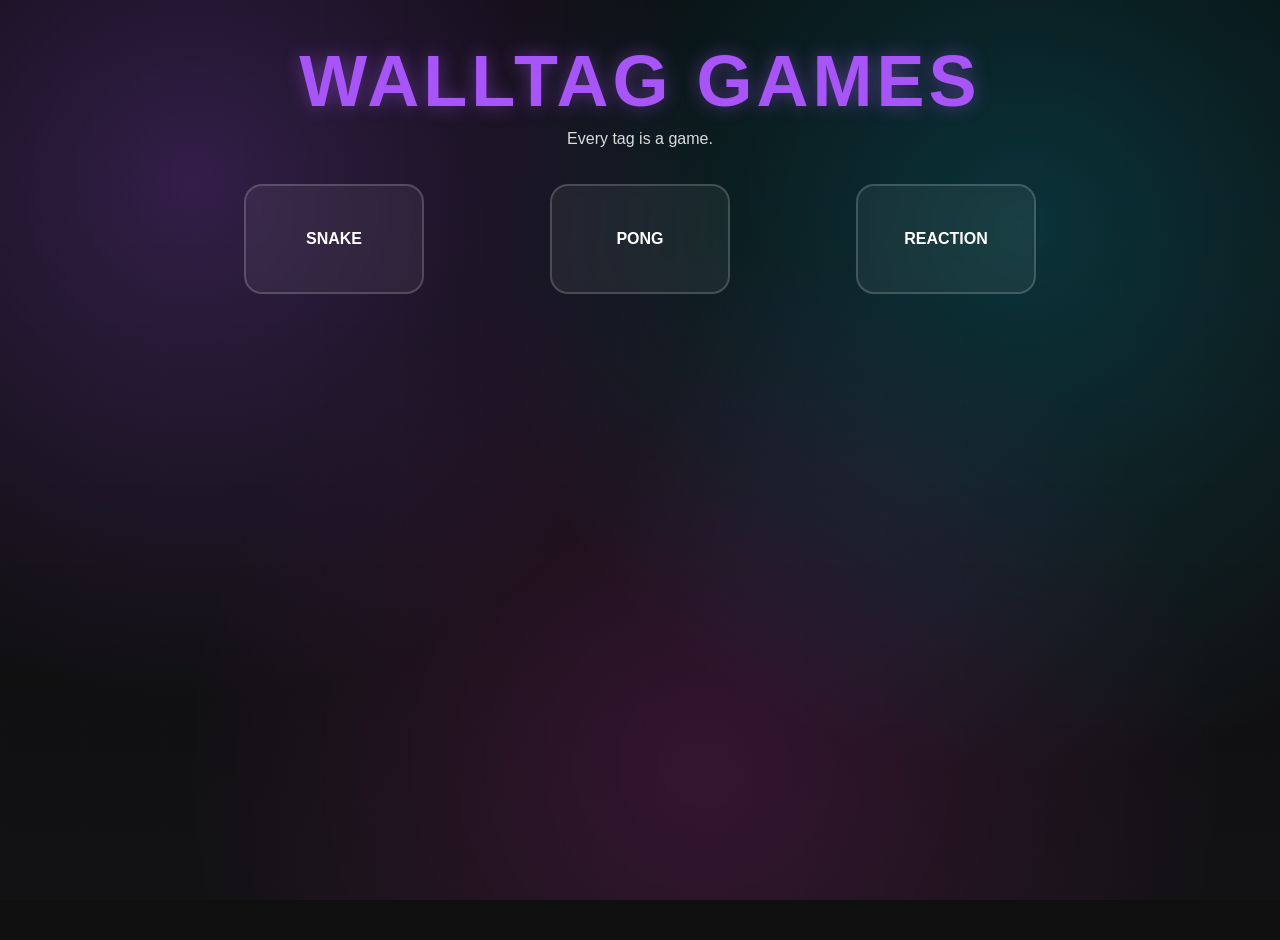
==== index.html @ f0e504c3 "Add files via upload" ====
<!DOCTYPE html>
<html>
<head>
  <meta charset="utf-8">
  <title>WallTag Games</title>
  <link rel="stylesheet" href="style.css">
</head>
<body>

  <h1>WALLTAG GAMES</h1>
  <p class="subtitle">Every tag is a game.</p>

  <div class="wall">
    <a class="tag" href="games/snake/snake.html">Snake</a>
    <a class="tag" href="games/pong/pong.html">Pong</a>
    <a class="tag" href="games/reaction/reaction.html">Reaction</a>
  </div>

  <script src="script.js"></script>
</body>
</html>
---- style.css ----
*{ box-sizing:border-box; }

body{
  margin:0;
  min-height:100vh;
  color:white;
  font-family: Arial, sans-serif;
  text-align:center;
  background:#0f0f0f;
}

body::before{
  content:"";
  position:fixed;
  inset:0;
  background:
    radial-gradient(circle at 15% 20%, rgba(168,85,247,.25), transparent 40%),
    radial-gradient(circle at 80% 25%, rgba(0,229,255,.18), transparent 45%),
    radial-gradient(circle at 55% 85%, rgba(255,43,214,.15), transparent 50%),
    linear-gradient(180deg, #0a0a0b, #121214);
  z-index:-2;
}

body::after{
  content:"";
  position:fixed;
  inset:0;
  opacity:.22;
  background-image:
    linear-gradient(90deg, rgba(255,255,255,.05) 1px, transparent 1px),
    linear-gradient(rgba(255,255,255,.05) 1px, transparent 1px);
  background-size: 80px 80px;
  z-index:-1;
}

h1{
  margin:40px 0 8px;
  font-size:72px;
  letter-spacing:4px;
  color:#a855f7;
  text-shadow: 0 0 18px rgba(168,85,247,.45);
}

.subtitle{
  margin:0 0 36px;
  opacity:.85;
}

.wall{
  max-width:900px;
  margin: 0 auto;
  display:grid;
  grid-template-columns: repeat(3, minmax(0, 1fr));
  gap:18px;
  justify-items:center;
}

.tag{
  width:180px;
  height:110px;
  display:grid;
  place-items:center;
  text-decoration:none;
  color:white;
  font-weight:800;
  text-transform:uppercase;
  border-radius:18px;
  border:2px solid rgba(255,255,255,.18);
  background: rgba(255,255,255,.06);
  backdrop-filter: blur(6px);
  position:relative;
  transition: transform .12s ease, border-color .12s ease, box-shadow .12s ease;
}

.tag::before{
  content:"";
  position:absolute;
  inset:-6px;
  border-radius:22px;
  opacity:.22;
  filter: blur(10px);
  z-index:-1;
}

.tag:hover{
  transform: translateY(-3px) scale(1.03);
  border-color: rgba(255,255,255,.35);
  box-shadow: 0 10px 30px rgba(0,0,0,.35);
}

.tag-snake::before{ background: rgba(168,85,247,.9); }
.tag-pong::before{ background: rgba(0,229,255,.85); }
.tag-reaction::before{ background: rgba(255,43,214,.8); }

@media (max-width: 700px){
  h1{ font-size:48px; }
  .wall{ grid-template-columns: 1fr; }
  .tag{ width:min(320px, 90vw); }
}
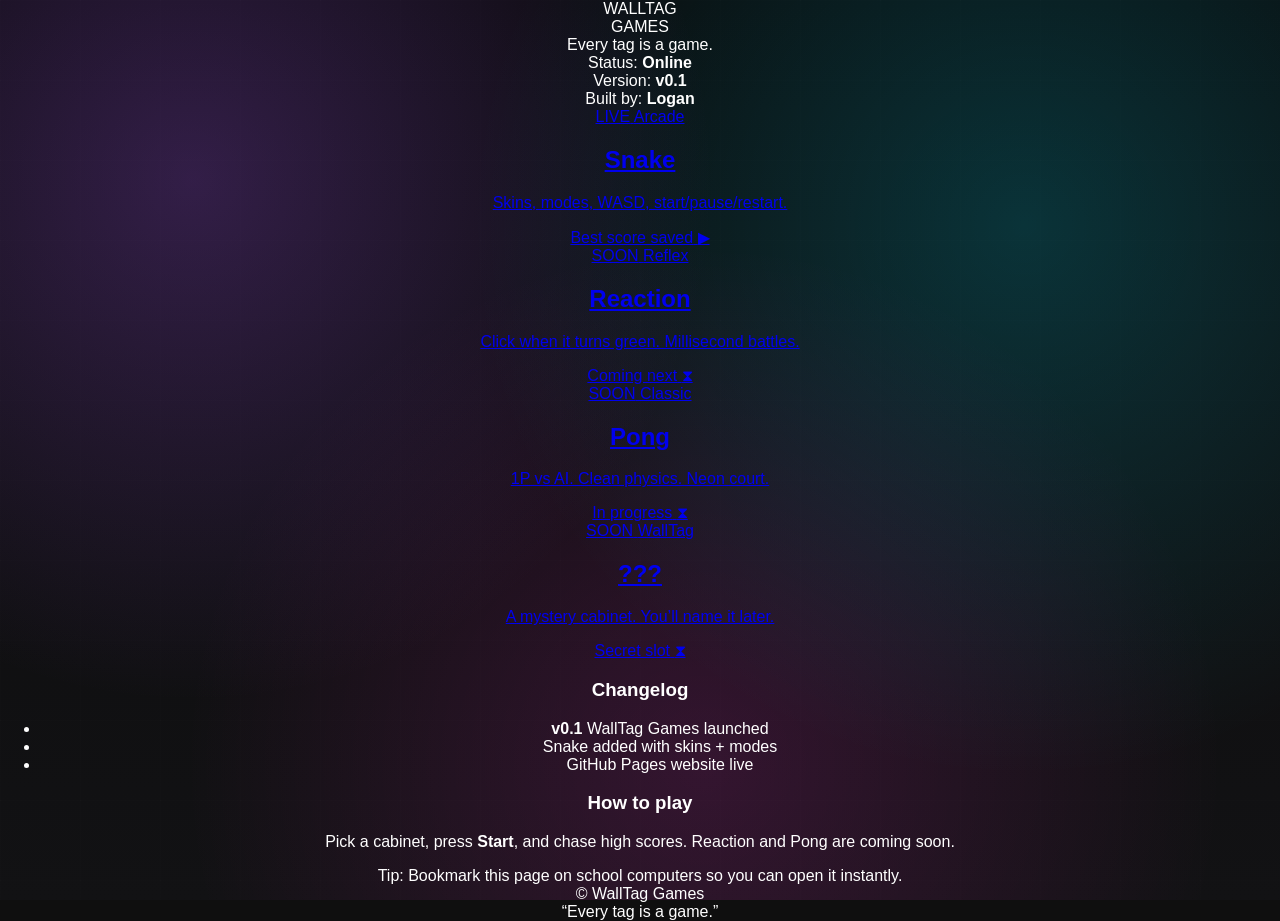
==== commit d431736c: "Update index.html" ====
--- a/index.html
+++ b/index.html
@@ -1,21 +1,112 @@
 <!DOCTYPE html>
-<html>
+<html lang="en">
 <head>
-  <meta charset="utf-8">
+  <meta charset="utf-8" />
+  <meta name="viewport" content="width=device-width,initial-scale=1" />
   <title>WallTag Games</title>
-  <link rel="stylesheet" href="style.css">
+  <link rel="stylesheet" href="style.css" />
 </head>
+
 <body>
+  <header class="top">
+    <div class="brand">
+      <div class="spray">WALLTAG</div>
+      <div class="spray glow">GAMES</div>
+      <div class="tagline">Every tag is a game.</div>
+    </div>
 
-  <h1>WALLTAG GAMES</h1>
-  <p class="subtitle">Every tag is a game.</p>
+    <div class="statusPanel">
+      <div class="chip">Status: <b>Online</b></div>
+      <div class="chip">Version: <b>v0.1</b></div>
+      <div class="chip">Built by: <b>Logan</b></div>
+    </div>
+  </header>
 
-  <div class="wall">
-    <a class="tag" href="games/snake/snake.html">Snake</a>
-    <a class="tag" href="games/pong/pong.html">Pong</a>
-    <a class="tag" href="games/reaction/reaction.html">Reaction</a>
-  </div>
+  <main class="main">
+    <section class="grid">
+      <!-- PLAYABLE -->
+      <a class="card playable" href="games/snake/snake.html">
+        <div class="cardTop">
+          <span class="badge live">LIVE</span>
+          <span class="badge mode">Arcade</span>
+        </div>
+        <h2>Snake</h2>
+        <p>Skins, modes, WASD, start/pause/restart.</p>
+        <div class="cardBottom">
+          <span class="pill">Best score saved</span>
+          <span class="arrow">▶</span>
+        </div>
+      </a>
+
+      <!-- COMING SOON -->
+      <a class="card soon" href="#" aria-disabled="true">
+        <div class="cardTop">
+          <span class="badge soonBadge">SOON</span>
+          <span class="badge mode">Reflex</span>
+        </div>
+        <h2>Reaction</h2>
+        <p>Click when it turns green. Millisecond battles.</p>
+        <div class="cardBottom">
+          <span class="pill">Coming next</span>
+          <span class="arrow">⧗</span>
+        </div>
+      </a>
+
+      <a class="card soon" href="#" aria-disabled="true">
+        <div class="cardTop">
+          <span class="badge soonBadge">SOON</span>
+          <span class="badge mode">Classic</span>
+        </div>
+        <h2>Pong</h2>
+        <p>1P vs AI. Clean physics. Neon court.</p>
+        <div class="cardBottom">
+          <span class="pill">In progress</span>
+          <span class="arrow">⧗</span>
+        </div>
+      </a>
+
+      <a class="card soon" href="#" aria-disabled="true">
+        <div class="cardTop">
+          <span class="badge soonBadge">SOON</span>
+          <span class="badge mode">WallTag</span>
+        </div>
+        <h2>???</h2>
+        <p>A mystery cabinet. You’ll name it later.</p>
+        <div class="cardBottom">
+          <span class="pill">Secret slot</span>
+          <span class="arrow">⧗</span>
+        </div>
+      </a>
+    </section>
+
+    <section class="lower">
+      <div class="panel">
+        <h3>Changelog</h3>
+        <ul>
+          <li><b>v0.1</b> WallTag Games launched</li>
+          <li>Snake added with skins + modes</li>
+          <li>GitHub Pages website live</li>
+        </ul>
+      </div>
+
+      <div class="panel">
+        <h3>How to play</h3>
+        <p>
+          Pick a cabinet, press <b>Start</b>, and chase high scores.
+          Reaction and Pong are coming soon.
+        </p>
+        <div class="tiny">
+          Tip: Bookmark this page on school computers so you can open it instantly.
+        </div>
+      </div>
+    </section>
+  </main>
+
+  <footer class="footer">
+    <div>© WallTag Games</div>
+    <div class="muted">“Every tag is a game.”</div>
+  </footer>
 
   <script src="script.js"></script>
 </body>
-</html>+</html>
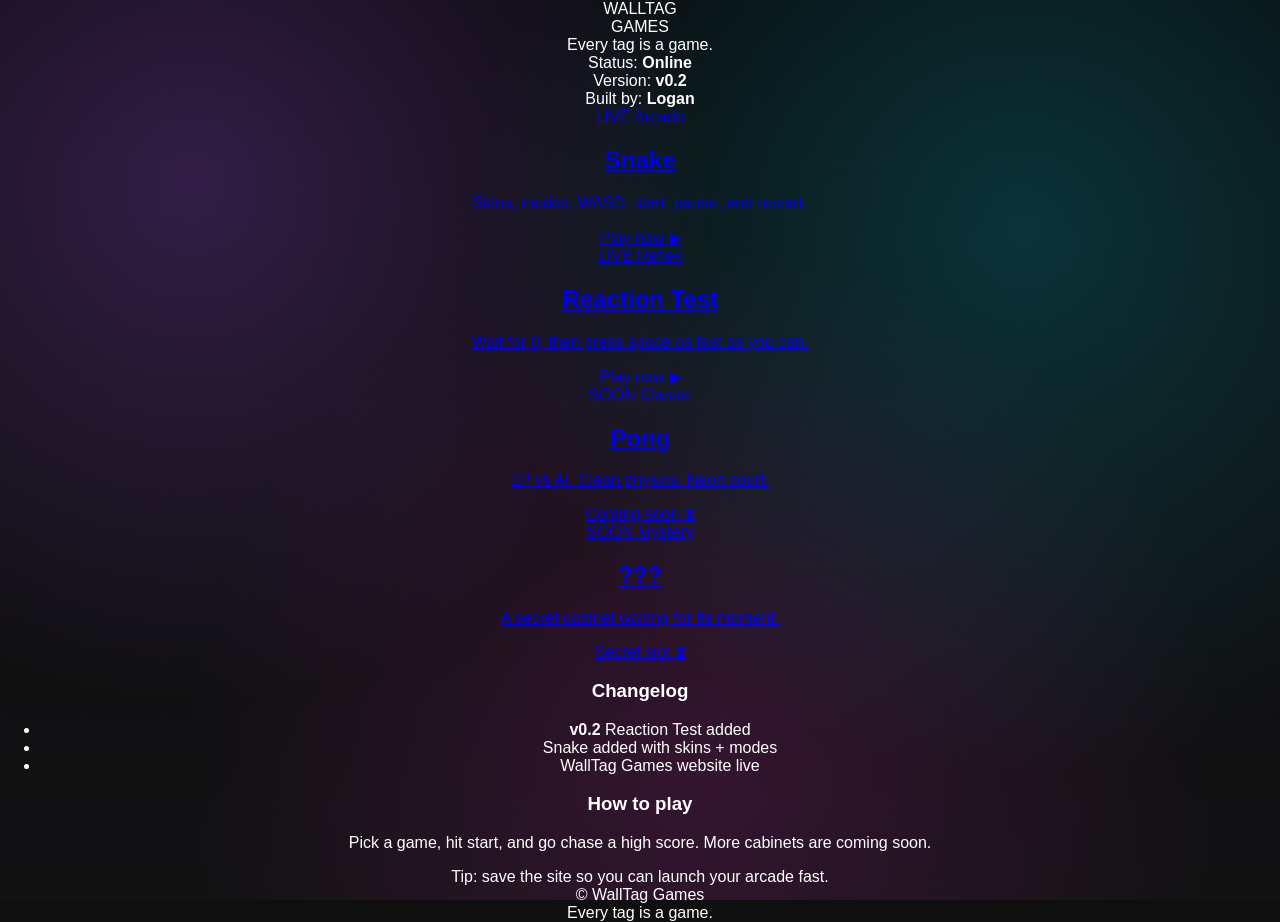
==== commit 3c76821a: "Update index.html" ====
--- a/index.html
+++ b/index.html
@@ -2,7 +2,7 @@
 <html lang="en">
 <head>
   <meta charset="utf-8" />
-  <meta name="viewport" content="width=device-width,initial-scale=1" />
+  <meta name="viewport" content="width=device-width, initial-scale=1" />
   <title>WallTag Games</title>
   <link rel="stylesheet" href="style.css" />
 </head>
@@ -17,38 +17,36 @@
 
     <div class="statusPanel">
       <div class="chip">Status: <b>Online</b></div>
-      <div class="chip">Version: <b>v0.1</b></div>
+      <div class="chip">Version: <b>v0.2</b></div>
       <div class="chip">Built by: <b>Logan</b></div>
     </div>
   </header>
 
   <main class="main">
     <section class="grid">
-      <!-- PLAYABLE -->
       <a class="card playable" href="games/snake/snake.html">
         <div class="cardTop">
           <span class="badge live">LIVE</span>
           <span class="badge mode">Arcade</span>
         </div>
         <h2>Snake</h2>
-        <p>Skins, modes, WASD, start/pause/restart.</p>
+        <p>Skins, modes, WASD, start, pause, and restart.</p>
         <div class="cardBottom">
-          <span class="pill">Best score saved</span>
+          <span class="pill">Play now</span>
           <span class="arrow">▶</span>
         </div>
       </a>
 
-      <!-- COMING SOON -->
-      <a class="card soon" href="#" aria-disabled="true">
+      <a class="card playable" href="reaction-test/index.html">
         <div class="cardTop">
-          <span class="badge soonBadge">SOON</span>
+          <span class="badge live">LIVE</span>
           <span class="badge mode">Reflex</span>
         </div>
-        <h2>Reaction</h2>
-        <p>Click when it turns green. Millisecond battles.</p>
+        <h2>Reaction Test</h2>
+        <p>Wait for 0, then press space as fast as you can.</p>
         <div class="cardBottom">
-          <span class="pill">Coming next</span>
-          <span class="arrow">⧗</span>
+          <span class="pill">Play now</span>
+          <span class="arrow">▶</span>
         </div>
       </a>
 
@@ -60,7 +58,7 @@
         <h2>Pong</h2>
         <p>1P vs AI. Clean physics. Neon court.</p>
         <div class="cardBottom">
-          <span class="pill">In progress</span>
+          <span class="pill">Coming soon</span>
           <span class="arrow">⧗</span>
         </div>
       </a>
@@ -68,10 +66,10 @@
       <a class="card soon" href="#" aria-disabled="true">
         <div class="cardTop">
           <span class="badge soonBadge">SOON</span>
-          <span class="badge mode">WallTag</span>
+          <span class="badge mode">Mystery</span>
         </div>
         <h2>???</h2>
-        <p>A mystery cabinet. You’ll name it later.</p>
+        <p>A secret cabinet waiting for its moment.</p>
         <div class="cardBottom">
           <span class="pill">Secret slot</span>
           <span class="arrow">⧗</span>
@@ -83,20 +81,20 @@
       <div class="panel">
         <h3>Changelog</h3>
         <ul>
-          <li><b>v0.1</b> WallTag Games launched</li>
+          <li><b>v0.2</b> Reaction Test added</li>
           <li>Snake added with skins + modes</li>
-          <li>GitHub Pages website live</li>
+          <li>WallTag Games website live</li>
         </ul>
       </div>
 
       <div class="panel">
         <h3>How to play</h3>
         <p>
-          Pick a cabinet, press <b>Start</b>, and chase high scores.
-          Reaction and Pong are coming soon.
+          Pick a game, hit start, and go chase a high score.
+          More cabinets are coming soon.
         </p>
         <div class="tiny">
-          Tip: Bookmark this page on school computers so you can open it instantly.
+          Tip: save the site so you can launch your arcade fast.
         </div>
       </div>
     </section>
@@ -104,7 +102,7 @@
 
   <footer class="footer">
     <div>© WallTag Games</div>
-    <div class="muted">“Every tag is a game.”</div>
+    <div class="muted">Every tag is a game.</div>
   </footer>
 
   <script src="script.js"></script>
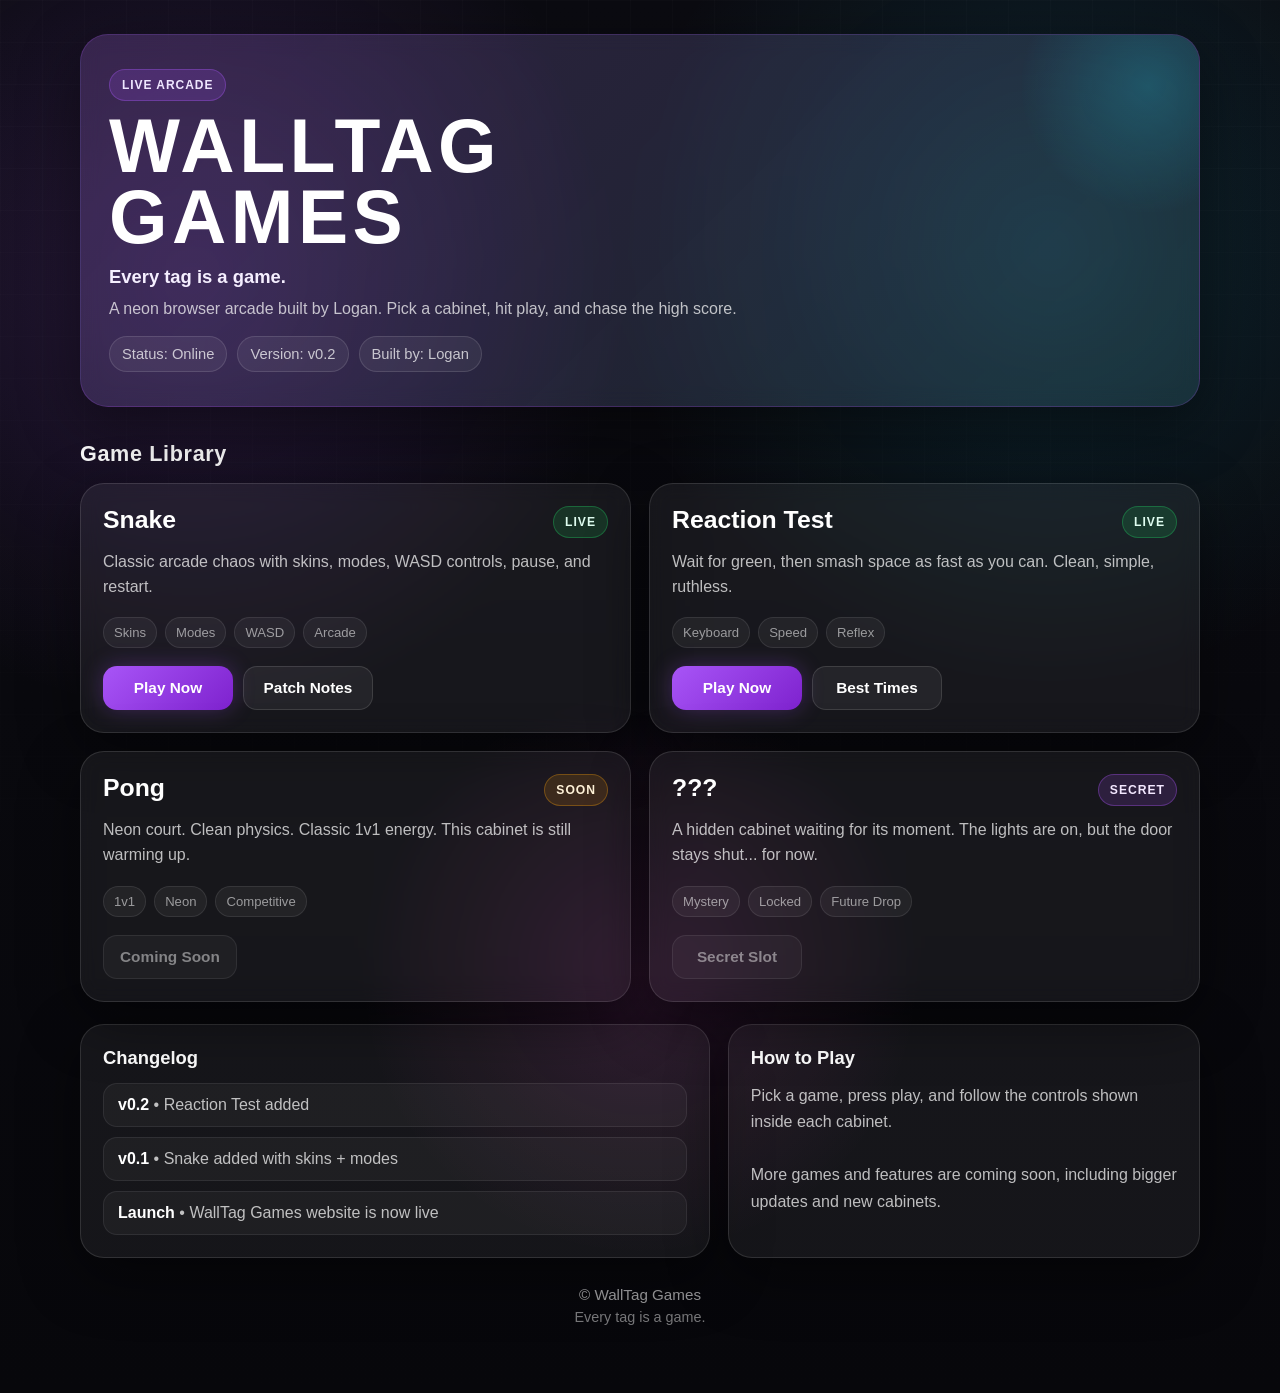
==== commit 1820408c: "Update index.html" ====
--- a/index.html
+++ b/index.html
@@ -2,109 +2,510 @@
 <html lang="en">
 <head>
   <meta charset="utf-8" />
-  <meta name="viewport" content="width=device-width, initial-scale=1" />
+  <meta name="viewport" content="width=device-width,initial-scale=1" />
   <title>WallTag Games</title>
-  <link rel="stylesheet" href="style.css" />
+
+  <style>
+    :root{
+      --bg:#07070b;
+      --panel:rgba(255,255,255,.06);
+      --panel-strong:rgba(255,255,255,.09);
+      --border:rgba(255,255,255,.12);
+      --text:#ffffff;
+      --muted:rgba(255,255,255,.72);
+      --soft:rgba(255,255,255,.55);
+
+      --purple:#a855f7;
+      --purple-dark:#7e22ce;
+      --cyan:#22d3ee;
+      --pink:#ff4fd8;
+      --green:#22c55e;
+      --amber:#f59e0b;
+      --shadow:0 18px 60px rgba(0,0,0,.45);
+    }
+
+    *{
+      box-sizing:border-box;
+    }
+
+    html,body{
+      margin:0;
+      min-height:100%;
+      font-family:Arial, Helvetica, sans-serif;
+      color:var(--text);
+      background:
+        radial-gradient(circle at 15% 20%, rgba(168,85,247,.18), transparent 28%),
+        radial-gradient(circle at 50% 70%, rgba(255,79,216,.12), transparent 24%),
+        radial-gradient(circle at 82% 18%, rgba(34,211,238,.14), transparent 28%),
+        linear-gradient(180deg, #0b0b11 0%, #07070b 100%);
+      overflow-x:hidden;
+    }
+
+    body::before{
+      content:"";
+      position:fixed;
+      inset:0;
+      pointer-events:none;
+      background:
+        linear-gradient(rgba(255,255,255,.025) 1px, transparent 1px),
+        linear-gradient(90deg, rgba(255,255,255,.025) 1px, transparent 1px);
+      background-size:42px 42px;
+      mask-image:linear-gradient(to bottom, rgba(0,0,0,.7), rgba(0,0,0,.2));
+    }
+
+    a{
+      color:inherit;
+      text-decoration:none;
+    }
+
+    .wrap{
+      width:min(1120px, calc(100% - 32px));
+      margin:0 auto;
+      padding:34px 0 48px;
+    }
+
+    .hero{
+      position:relative;
+      overflow:hidden;
+      padding:34px 28px;
+      border:1px solid rgba(168,85,247,.22);
+      border-radius:28px;
+      background:
+        linear-gradient(135deg, rgba(168,85,247,.16), rgba(34,211,238,.08)),
+        rgba(255,255,255,.05);
+      box-shadow:var(--shadow);
+      backdrop-filter:blur(10px);
+    }
+
+    .hero::after{
+      content:"";
+      position:absolute;
+      width:260px;
+      height:260px;
+      right:-80px;
+      top:-80px;
+      border-radius:50%;
+      background:radial-gradient(circle, rgba(34,211,238,.22), transparent 70%);
+      pointer-events:none;
+    }
+
+    .eyebrow{
+      display:inline-block;
+      margin-bottom:10px;
+      padding:8px 12px;
+      border-radius:999px;
+      font-size:12px;
+      font-weight:700;
+      letter-spacing:.08em;
+      text-transform:uppercase;
+      color:#efe7ff;
+      background:rgba(168,85,247,.18);
+      border:1px solid rgba(168,85,247,.34);
+    }
+
+    h1{
+      margin:0;
+      font-size:clamp(2.3rem, 6vw, 4.7rem);
+      line-height:.95;
+      letter-spacing:.06em;
+    }
+
+    .hero p{
+      margin:12px 0 0;
+      max-width:700px;
+    }
+
+    .tagline{
+      font-size:1.15rem;
+      color:#f5efff;
+      font-weight:700;
+    }
+
+    .sub{
+      color:var(--muted);
+      font-size:1rem;
+    }
+
+    .hero-meta{
+      display:flex;
+      flex-wrap:wrap;
+      gap:10px;
+      margin-top:18px;
+    }
+
+    .meta-pill{
+      padding:9px 12px;
+      border-radius:999px;
+      font-size:.92rem;
+      color:var(--muted);
+      background:rgba(255,255,255,.06);
+      border:1px solid var(--border);
+    }
+
+    .section-title{
+      margin:34px 0 16px;
+      font-size:1.35rem;
+      letter-spacing:.03em;
+    }
+
+    .games-grid{
+      display:grid;
+      grid-template-columns:repeat(2, minmax(0, 1fr));
+      gap:18px;
+    }
+
+    .card{
+      position:relative;
+      padding:22px;
+      border-radius:24px;
+      background:var(--panel);
+      border:1px solid var(--border);
+      box-shadow:var(--shadow);
+      backdrop-filter:blur(10px);
+      transition:transform .18s ease, border-color .18s ease, background .18s ease;
+    }
+
+    .card:hover{
+      transform:translateY(-3px);
+      border-color:rgba(168,85,247,.38);
+      background:var(--panel-strong);
+    }
+
+    .card-top{
+      display:flex;
+      align-items:flex-start;
+      justify-content:space-between;
+      gap:12px;
+      margin-bottom:12px;
+    }
+
+    .game-title{
+      margin:0;
+      font-size:1.55rem;
+    }
+
+    .game-desc{
+      margin:0 0 18px;
+      color:var(--muted);
+      line-height:1.55;
+      min-height:48px;
+    }
+
+    .status{
+      flex-shrink:0;
+      padding:8px 11px;
+      border-radius:999px;
+      font-size:.76rem;
+      font-weight:800;
+      letter-spacing:.08em;
+      text-transform:uppercase;
+      border:1px solid transparent;
+    }
+
+    .live{
+      color:#dffdf0;
+      background:rgba(34,197,94,.16);
+      border-color:rgba(34,197,94,.35);
+    }
+
+    .soon{
+      color:#fff2d8;
+      background:rgba(245,158,11,.14);
+      border-color:rgba(245,158,11,.32);
+    }
+
+    .mystery{
+      color:#f3e8ff;
+      background:rgba(168,85,247,.16);
+      border-color:rgba(168,85,247,.35);
+    }
+
+    .game-tags{
+      display:flex;
+      flex-wrap:wrap;
+      gap:8px;
+      margin-bottom:18px;
+    }
+
+    .tag{
+      padding:7px 10px;
+      border-radius:999px;
+      font-size:.82rem;
+      color:var(--soft);
+      background:rgba(255,255,255,.05);
+      border:1px solid rgba(255,255,255,.09);
+    }
+
+    .card-actions{
+      display:flex;
+      gap:10px;
+      flex-wrap:wrap;
+    }
+
+    .btn{
+      display:inline-flex;
+      align-items:center;
+      justify-content:center;
+      min-width:130px;
+      padding:12px 16px;
+      border-radius:14px;
+      font-weight:800;
+      font-size:.96rem;
+      transition:transform .15s ease, opacity .15s ease, background .15s ease;
+    }
+
+    .btn:hover{
+      transform:translateY(-1px);
+    }
+
+    .btn-primary{
+      background:linear-gradient(135deg, var(--purple), var(--purple-dark));
+      color:white;
+      box-shadow:0 0 22px rgba(168,85,247,.28);
+    }
+
+    .btn-secondary{
+      background:rgba(255,255,255,.06);
+      border:1px solid var(--border);
+      color:var(--text);
+    }
+
+    .btn-disabled{
+      background:rgba(255,255,255,.04);
+      border:1px solid rgba(255,255,255,.08);
+      color:rgba(255,255,255,.45);
+      cursor:not-allowed;
+      pointer-events:none;
+    }
+
+    .info-grid{
+      display:grid;
+      grid-template-columns:1.2fr .9fr;
+      gap:18px;
+      margin-top:22px;
+    }
+
+    .panel{
+      padding:22px;
+      border-radius:24px;
+      background:var(--panel);
+      border:1px solid var(--border);
+      box-shadow:var(--shadow);
+    }
+
+    .panel h3{
+      margin:0 0 14px;
+      font-size:1.15rem;
+    }
+
+    .changelog{
+      display:grid;
+      gap:10px;
+    }
+
+    .log-item{
+      padding:12px 14px;
+      border-radius:14px;
+      background:rgba(255,255,255,.04);
+      border:1px solid rgba(255,255,255,.08);
+      color:var(--muted);
+    }
+
+    .log-item strong{
+      color:var(--text);
+    }
+
+    .howto{
+      color:var(--muted);
+      line-height:1.65;
+    }
+
+    footer{
+      margin-top:28px;
+      text-align:center;
+      color:var(--soft);
+      font-size:.95rem;
+      padding-bottom:20px;
+    }
+
+    .footer-line{
+      margin-top:6px;
+      font-size:.9rem;
+      color:rgba(255,255,255,.45);
+    }
+
+    @media (max-width: 860px){
+      .games-grid,
+      .info-grid{
+        grid-template-columns:1fr;
+      }
+
+      .hero{
+        padding:26px 20px;
+      }
+
+      .card{
+        padding:20px;
+      }
+    }
+
+    @media (max-width: 520px){
+      .wrap{
+        width:min(100% - 20px, 1120px);
+      }
+
+      .card-top{
+        flex-direction:column;
+        align-items:flex-start;
+      }
+
+      .btn{
+        width:100%;
+      }
+    }
+  </style>
 </head>
-
 <body>
-  <header class="top">
-    <div class="brand">
-      <div class="spray">WALLTAG</div>
-      <div class="spray glow">GAMES</div>
-      <div class="tagline">Every tag is a game.</div>
-    </div>
-
-    <div class="statusPanel">
-      <div class="chip">Status: <b>Online</b></div>
-      <div class="chip">Version: <b>v0.2</b></div>
-      <div class="chip">Built by: <b>Logan</b></div>
-    </div>
-  </header>
-
-  <main class="main">
-    <section class="grid">
-      <a class="card playable" href="games/snake/snake.html">
-        <div class="cardTop">
-          <span class="badge live">LIVE</span>
-          <span class="badge mode">Arcade</span>
-        </div>
-        <h2>Snake</h2>
-        <p>Skins, modes, WASD, start, pause, and restart.</p>
-        <div class="cardBottom">
-          <span class="pill">Play now</span>
-          <span class="arrow">▶</span>
-        </div>
-      </a>
-
-      <a class="card playable" href="reaction-test/index.html">
-        <div class="cardTop">
-          <span class="badge live">LIVE</span>
-          <span class="badge mode">Reflex</span>
-        </div>
-        <h2>Reaction Test</h2>
-        <p>Wait for 0, then press space as fast as you can.</p>
-        <div class="cardBottom">
-          <span class="pill">Play now</span>
-          <span class="arrow">▶</span>
-        </div>
-      </a>
-
-      <a class="card soon" href="#" aria-disabled="true">
-        <div class="cardTop">
-          <span class="badge soonBadge">SOON</span>
-          <span class="badge mode">Classic</span>
-        </div>
-        <h2>Pong</h2>
-        <p>1P vs AI. Clean physics. Neon court.</p>
-        <div class="cardBottom">
-          <span class="pill">Coming soon</span>
-          <span class="arrow">⧗</span>
-        </div>
-      </a>
-
-      <a class="card soon" href="#" aria-disabled="true">
-        <div class="cardTop">
-          <span class="badge soonBadge">SOON</span>
-          <span class="badge mode">Mystery</span>
-        </div>
-        <h2>???</h2>
-        <p>A secret cabinet waiting for its moment.</p>
-        <div class="cardBottom">
-          <span class="pill">Secret slot</span>
-          <span class="arrow">⧗</span>
-        </div>
-      </a>
+  <main class="wrap">
+
+    <section class="hero">
+      <div class="eyebrow">Live Arcade</div>
+      <h1>WALLTAG<br>GAMES</h1>
+      <p class="tagline">Every tag is a game.</p>
+      <p class="sub">A neon browser arcade built by Logan. Pick a cabinet, hit play, and chase the high score.</p>
+
+      <div class="hero-meta">
+        <div class="meta-pill">Status: Online</div>
+        <div class="meta-pill">Version: v0.2</div>
+        <div class="meta-pill">Built by: Logan</div>
+      </div>
     </section>
 
-    <section class="lower">
+    <h2 class="section-title">Game Library</h2>
+
+    <section class="games-grid">
+
+      <article class="card">
+        <div class="card-top">
+          <div>
+            <h3 class="game-title">Snake</h3>
+          </div>
+          <div class="status live">Live</div>
+        </div>
+
+        <p class="game-desc">
+          Classic arcade chaos with skins, modes, WASD controls, pause, and restart.
+        </p>
+
+        <div class="game-tags">
+          <span class="tag">Skins</span>
+          <span class="tag">Modes</span>
+          <span class="tag">WASD</span>
+          <span class="tag">Arcade</span>
+        </div>
+
+        <div class="card-actions">
+          <a class="btn btn-primary" href="snake.html">Play Now</a>
+          <a class="btn btn-secondary" href="#">Patch Notes</a>
+        </div>
+      </article>
+
+      <article class="card">
+        <div class="card-top">
+          <div>
+            <h3 class="game-title">Reaction Test</h3>
+          </div>
+          <div class="status live">Live</div>
+        </div>
+
+        <p class="game-desc">
+          Wait for green, then smash space as fast as you can. Clean, simple, ruthless.
+        </p>
+
+        <div class="game-tags">
+          <span class="tag">Keyboard</span>
+          <span class="tag">Speed</span>
+          <span class="tag">Reflex</span>
+        </div>
+
+        <div class="card-actions">
+          <a class="btn btn-primary" href="reaction.html">Play Now</a>
+          <a class="btn btn-secondary" href="#">Best Times</a>
+        </div>
+      </article>
+
+      <article class="card">
+        <div class="card-top">
+          <div>
+            <h3 class="game-title">Pong</h3>
+          </div>
+          <div class="status soon">Soon</div>
+        </div>
+
+        <p class="game-desc">
+          Neon court. Clean physics. Classic 1v1 energy. This cabinet is still warming up.
+        </p>
+
+        <div class="game-tags">
+          <span class="tag">1v1</span>
+          <span class="tag">Neon</span>
+          <span class="tag">Competitive</span>
+        </div>
+
+        <div class="card-actions">
+          <span class="btn btn-disabled">Coming Soon</span>
+        </div>
+      </article>
+
+      <article class="card">
+        <div class="card-top">
+          <div>
+            <h3 class="game-title">???</h3>
+          </div>
+          <div class="status mystery">Secret</div>
+        </div>
+
+        <p class="game-desc">
+          A hidden cabinet waiting for its moment. The lights are on, but the door stays shut... for now.
+        </p>
+
+        <div class="game-tags">
+          <span class="tag">Mystery</span>
+          <span class="tag">Locked</span>
+          <span class="tag">Future Drop</span>
+        </div>
+
+        <div class="card-actions">
+          <span class="btn btn-disabled">Secret Slot</span>
+        </div>
+      </article>
+
+    </section>
+
+    <section class="info-grid">
       <div class="panel">
         <h3>Changelog</h3>
-        <ul>
-          <li><b>v0.2</b> Reaction Test added</li>
-          <li>Snake added with skins + modes</li>
-          <li>WallTag Games website live</li>
-        </ul>
+        <div class="changelog">
+          <div class="log-item"><strong>v0.2</strong> • Reaction Test added</div>
+          <div class="log-item"><strong>v0.1</strong> • Snake added with skins + modes</div>
+          <div class="log-item"><strong>Launch</strong> • WallTag Games website is now live</div>
+        </div>
       </div>
 
       <div class="panel">
-        <h3>How to play</h3>
-        <p>
-          Pick a game, hit start, and go chase a high score.
-          More cabinets are coming soon.
-        </p>
-        <div class="tiny">
-          Tip: save the site so you can launch your arcade fast.
+        <h3>How to Play</h3>
+        <div class="howto">
+          Pick a game, press play, and follow the controls shown inside each cabinet.<br><br>
+          More games and features are coming soon, including bigger updates and new cabinets.
         </div>
       </div>
     </section>
+
+    <footer>
+      © WallTag Games
+      <div class="footer-line">Every tag is a game.</div>
+    </footer>
+
   </main>
-
-  <footer class="footer">
-    <div>© WallTag Games</div>
-    <div class="muted">Every tag is a game.</div>
-  </footer>
-
-  <script src="script.js"></script>
 </body>
 </html>
